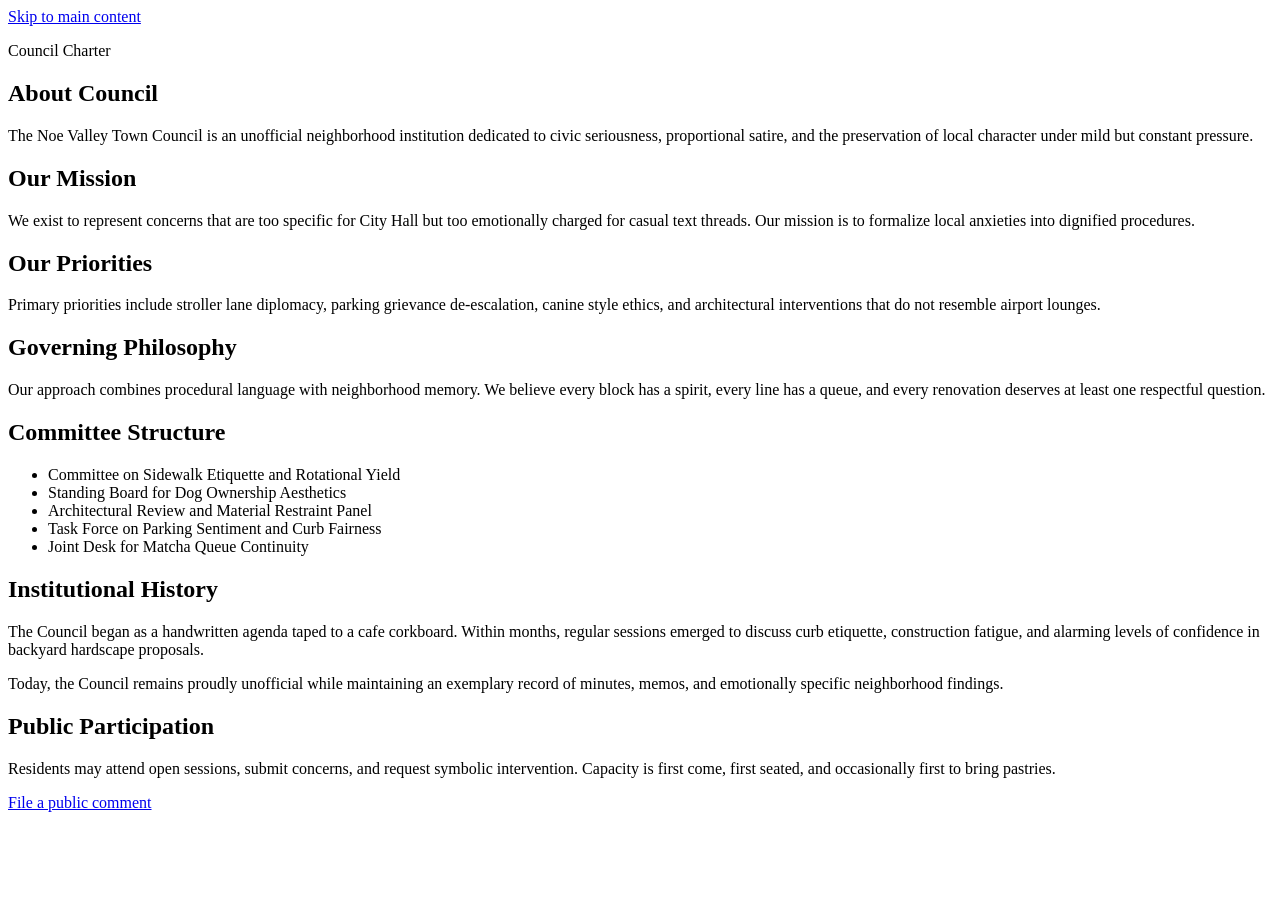
==== about.html @ 498c7c72 "Add files via upload" ====
<!doctype html>
<html lang="en">
  <head>
    <meta charset="utf-8" />
    <meta name="viewport" content="width=device-width, initial-scale=1" />
    <title>About Council | Noe Valley Town Council</title>
    <meta
      name="description"
      content="About the mission, priorities, philosophy, and committees of the Noe Valley Town Council satire project."
    />
    <link rel="preconnect" href="https://fonts.googleapis.com" />
    <link rel="preconnect" href="https://fonts.gstatic.com" crossorigin />
    <link
      href="https://fonts.googleapis.com/css2?family=Libre+Baskerville:wght@400;700&amp;family=Source+Sans+3:wght@400;500;600;700&amp;display=swap"
      rel="stylesheet"
    />
    <link rel="stylesheet" href="css/styles.css" />
    <script defer src="js/content.js"></script>
    <script defer src="js/site.js"></script>
  </head>
  <body data-page="about">
    <a class="skip-link" href="#main">Skip to main content</a>
    <div data-component="header"></div>

    <main id="main">
      <section class="page-hero">
        <div class="container page-head reveal">
          <p class="hero-ribbon">Council Charter</p>
          <h1>About Council</h1>
          <p>
            The Noe Valley Town Council is an unofficial neighborhood institution dedicated to civic seriousness,
            proportional satire, and the preservation of local character under mild but constant pressure.
          </p>
        </div>
      </section>

      <section>
        <div class="container about-grid">
          <article class="about-panel reveal">
            <h2>Our Mission</h2>
            <p>
              We exist to represent concerns that are too specific for City Hall but too emotionally charged
              for casual text threads. Our mission is to formalize local anxieties into dignified procedures.
            </p>
          </article>

          <article class="about-panel reveal" id="priorities" style="animation-delay: 70ms">
            <h2>Our Priorities</h2>
            <p>
              Primary priorities include stroller lane diplomacy, parking grievance de-escalation,
              canine style ethics, and architectural interventions that do not resemble airport lounges.
            </p>
          </article>

          <article class="about-panel reveal" style="animation-delay: 120ms">
            <h2>Governing Philosophy</h2>
            <p>
              Our approach combines procedural language with neighborhood memory. We believe every block has
              a spirit, every line has a queue, and every renovation deserves at least one respectful question.
            </p>
          </article>

          <article class="about-panel reveal" style="animation-delay: 170ms">
            <h2>Committee Structure</h2>
            <ul class="committee-list">
              <li>Committee on Sidewalk Etiquette and Rotational Yield</li>
              <li>Standing Board for Dog Ownership Aesthetics</li>
              <li>Architectural Review and Material Restraint Panel</li>
              <li>Task Force on Parking Sentiment and Curb Fairness</li>
              <li>Joint Desk for Matcha Queue Continuity</li>
            </ul>
          </article>
        </div>
      </section>

      <section>
        <div class="container dual-grid">
          <article class="about-panel reveal">
            <h2>Institutional History</h2>
            <p>
              The Council began as a handwritten agenda taped to a cafe corkboard. Within months,
              regular sessions emerged to discuss curb etiquette, construction fatigue, and alarming levels of confidence
              in backyard hardscape proposals.
            </p>
            <p>
              Today, the Council remains proudly unofficial while maintaining an exemplary record of minutes,
              memos, and emotionally specific neighborhood findings.
            </p>
          </article>

          <aside class="callout reveal" style="animation-delay: 110ms">
            <h2>Public Participation</h2>
            <p>
              Residents may attend open sessions, submit concerns, and request symbolic intervention.
              Capacity is first come, first seated, and occasionally first to bring pastries.
            </p>
            <a class="button button-secondary" href="contact.html">File a public comment</a>
          </aside>
        </div>
      </section>
    </main>

    <div data-component="footer"></div>
  </body>
</html>
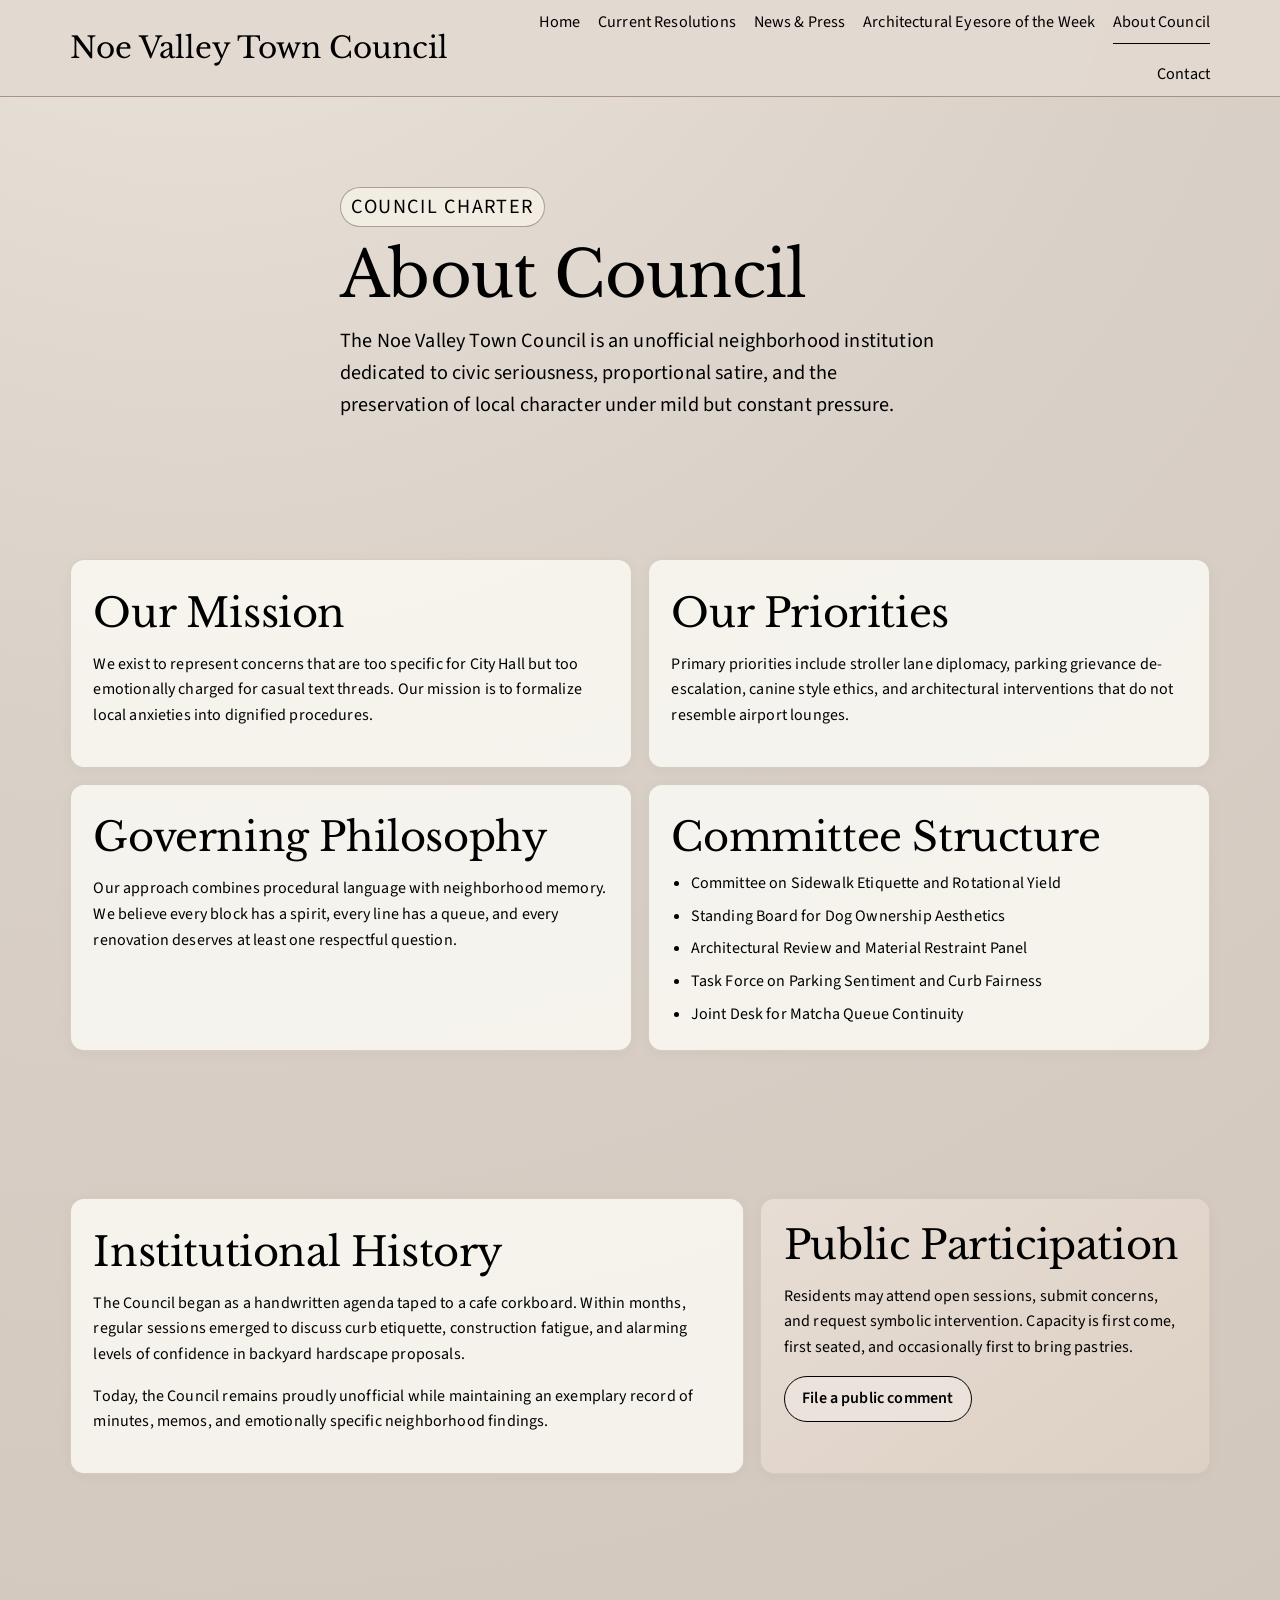
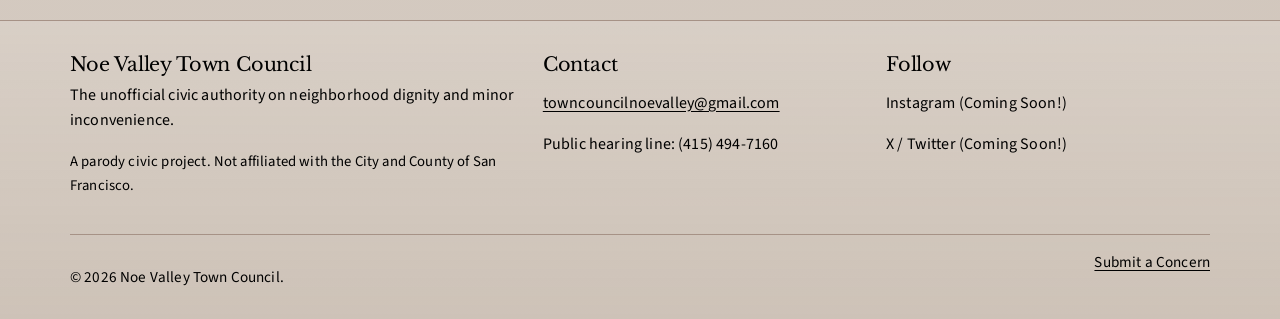
==== commit c0bfb665: "Apply sitewide ad rails and mobile accessibility improvements" ====
--- a/about.html
+++ b/about.html
@@ -21,6 +21,12 @@
   <body data-page="about">
     <a class="skip-link" href="#main">Skip to main content</a>
     <div data-component="header"></div>
+    <aside class="side-sky-rail side-sky-rail-left" aria-label="Sidebar banner">
+      <img src="assets/images/nvtc-side-rail-banner.png" alt="Advertise here banner" width="160" height="600" />
+    </aside>
+    <aside class="side-sky-rail side-sky-rail-right" aria-label="Sidebar banner">
+      <img src="assets/images/nvtc-side-rail-banner.png" alt="Advertise here banner" width="160" height="600" />
+    </aside>
 
     <main id="main">
       <section class="page-hero">
--- a/css/styles.css
+++ b/css/styles.css
@@ -0,0 +1,765 @@
+:root {
+  --bg: #d9d0c7;
+  --bg-deep: #d0c5bb;
+  --paper: #ebe3db;
+  --ink: #000000;
+  --ink-soft: #000000;
+  --line: #a69286;
+  --accent: #000000;
+  --accent-deep: #000000;
+  --sage: #a69286;
+  --radius: 14px;
+  --shadow: 0 12px 28px rgba(93, 73, 57, 0.12);
+  --home-rail-width: 160px;
+  --home-rail-height: 600px;
+  --home-rail-gutter: 16px;
+  --home-rail-top-offset: 8px;
+  --header-desktop-height: 5.3rem;
+}
+
+* {
+  box-sizing: border-box;
+}
+
+html,
+body {
+  margin: 0;
+  padding: 0;
+}
+
+html {
+  scroll-behavior: smooth;
+  -webkit-text-size-adjust: 100%;
+  text-size-adjust: 100%;
+}
+
+body {
+  font-family: "Source Sans 3", "Gill Sans", "Avenir Next", sans-serif;
+  font-size: 1rem;
+  color: var(--ink);
+  line-height: 1.6;
+  background: radial-gradient(circle at 15% -15%, #ede7df 0%, var(--bg) 42%, var(--bg-deep) 100%);
+  letter-spacing: 0.01em;
+}
+
+body.nav-open {
+  overflow: hidden;
+}
+
+.side-sky-rail {
+  position: fixed;
+  top: calc(var(--header-desktop-height) + var(--home-rail-top-offset));
+  width: var(--home-rail-width);
+  height: var(--home-rail-height);
+  z-index: 12;
+}
+
+.side-sky-rail img {
+  width: 100%;
+  height: 100%;
+  object-fit: cover;
+  border-radius: 10px;
+  border: 1px solid var(--line);
+  box-shadow: var(--shadow);
+}
+
+.side-sky-rail-left {
+  left: max(var(--home-rail-gutter), calc((100vw - 1140px) / 2 - (var(--home-rail-width) + var(--home-rail-gutter))));
+}
+
+.side-sky-rail-right {
+  right: max(var(--home-rail-gutter), calc((100vw - 1140px) / 2 - (var(--home-rail-width) + var(--home-rail-gutter))));
+}
+
+img {
+  max-width: 100%;
+  display: block;
+}
+
+a {
+  color: var(--ink);
+  text-underline-offset: 0.18em;
+}
+
+a:hover {
+  color: var(--accent-deep);
+}
+
+a:focus-visible {
+  text-decoration: underline;
+}
+
+.skip-link {
+  position: absolute;
+  left: -999px;
+  top: 0.5rem;
+  background: var(--paper);
+  color: #000000;
+  border: 1px solid var(--line);
+  padding: 0.5rem 0.75rem;
+  border-radius: 0.35rem;
+  z-index: 999;
+}
+
+.skip-link:focus {
+  left: 0.75rem;
+}
+
+.container {
+  width: min(1140px, calc(100% - 2.5rem));
+  margin: 0 auto;
+}
+
+.site-header {
+  border-bottom: 1px solid var(--line);
+  background: rgba(226, 217, 209, 0.96);
+  backdrop-filter: blur(8px);
+  position: sticky;
+  top: 0;
+  z-index: 50;
+}
+
+.header-row {
+  min-height: 5.3rem;
+  display: grid;
+  grid-template-columns: auto 1fr;
+  align-items: center;
+  gap: 2.5rem;
+}
+
+.site-title {
+  text-decoration: none;
+  font-family: "Libre Baskerville", "Iowan Old Style", serif;
+  font-size: clamp(1.35rem, 2.3vw, 2rem);
+  letter-spacing: 0;
+  line-height: 1.1;
+}
+
+.site-nav ul {
+  list-style: none;
+  margin: 0;
+  padding: 0;
+  display: flex;
+  justify-content: flex-end;
+  flex-wrap: wrap;
+  gap: 0.5rem 1.1rem;
+}
+
+.site-nav a {
+  text-decoration: none;
+  font-size: 1.01rem;
+  display: inline-flex;
+  align-items: center;
+  min-height: 2.75rem;
+  padding: 0.2rem 0;
+  border-bottom: 1px solid transparent;
+  transition: border-color 200ms ease, color 200ms ease;
+}
+
+.site-nav a:hover,
+.site-nav a:focus-visible,
+.site-nav a.is-active {
+  border-color: var(--ink);
+}
+
+.nav-toggle {
+  display: none;
+  margin-left: auto;
+  width: 2.8rem;
+  height: 2.4rem;
+  border: 1px solid var(--line);
+  border-radius: 0.6rem;
+  background: var(--paper);
+  align-items: center;
+  justify-content: center;
+  flex-direction: column;
+  gap: 0.3rem;
+}
+
+.nav-toggle span:not(.sr-only) {
+  width: 1.2rem;
+  height: 0.09rem;
+  background: var(--ink);
+  display: block;
+}
+
+.sr-only {
+  position: absolute;
+  width: 1px;
+  height: 1px;
+  padding: 0;
+  margin: -1px;
+  overflow: hidden;
+  clip: rect(0, 0, 0, 0);
+  white-space: nowrap;
+  border: 0;
+}
+
+.page-hero {
+  padding: clamp(3rem, 7vw, 6rem) 0 clamp(2rem, 5vw, 4rem);
+}
+
+body[data-page="home"] .page-hero {
+  padding-top: clamp(1.2rem, 3vw, 2.1rem);
+}
+
+.home-image-hero {
+  padding: 1rem 0 0;
+}
+
+.home-image-surface {
+  min-height: clamp(220px, 34vh, 380px);
+  border-radius: var(--radius);
+  border: 1px solid var(--line);
+  overflow: hidden;
+  display: flex;
+  align-items: flex-end;
+  padding: clamp(1.3rem, 3vw, 2.2rem);
+  background:
+    linear-gradient(140deg, rgba(140, 116, 94, 0.18), rgba(166, 146, 134, 0.16)),
+    url("../assets/images/noe-hero.png") center/cover no-repeat;
+  box-shadow: var(--shadow);
+}
+
+.home-image-overlay {
+  background: rgba(217, 208, 199, 0.78);
+  border: 1px solid rgba(140, 116, 94, 0.45);
+  border-radius: 12px;
+  padding: 1rem;
+  max-width: min(740px, 100%);
+}
+
+.home-image-overlay h1 {
+  margin: 0 0 0.5rem;
+  color: #000000;
+}
+
+.home-image-overlay p {
+  margin: 0;
+  color: #000000;
+}
+
+.home-image-overlay .cta-row {
+  margin-top: 0.9rem;
+}
+
+.home-hero {
+  display: block;
+}
+
+.hero-copy {
+  background: linear-gradient(135deg, rgba(241, 235, 229, 0.78), rgba(228, 217, 207, 0.82));
+  border: 1px solid rgba(166, 146, 134, 0.85);
+  border-radius: var(--radius);
+  box-shadow: var(--shadow);
+  padding: clamp(1.6rem, 3vw, 2.5rem);
+}
+
+.eyebrow {
+  margin: 0;
+  text-transform: uppercase;
+  letter-spacing: 0.08em;
+  font-size: 0.77rem;
+  color: var(--ink-soft);
+}
+
+h1,
+h2,
+h3,
+h4 {
+  font-family: "Libre Baskerville", "Iowan Old Style", serif;
+  font-weight: 400;
+  line-height: 1.15;
+  margin: 0;
+  letter-spacing: -0.01em;
+}
+
+h1 {
+  font-size: clamp(2rem, 5.1vw, 4rem);
+  margin-top: 0.65rem;
+  margin-bottom: 1.2rem;
+}
+
+h2 {
+  font-size: clamp(1.65rem, 3.2vw, 2.5rem);
+}
+
+h3 {
+  font-size: clamp(1.2rem, 2.2vw, 1.7rem);
+}
+
+.lead {
+  margin: 0;
+  font-size: clamp(1.05rem, 1.8vw, 1.36rem);
+  color: #000000;
+  max-width: 42ch;
+}
+
+.cta-row {
+  margin-top: 1.5rem;
+  display: flex;
+  flex-wrap: wrap;
+  gap: 0.85rem;
+}
+
+.button {
+  border: 1px solid var(--ink);
+  border-radius: 999px;
+  padding: 0.55rem 1.08rem;
+  min-height: 2.75rem;
+  text-decoration: none;
+  font-weight: 600;
+  display: inline-flex;
+  align-items: center;
+  justify-content: center;
+  transition: transform 180ms ease, background-color 180ms ease, color 180ms ease;
+}
+
+.button:hover,
+.button:focus-visible {
+  transform: translateY(-1px);
+}
+
+.button-primary {
+  background: #d9d0c7;
+  color: #000000;
+}
+
+.button-primary:hover,
+.button-primary:focus-visible {
+  color: #000000;
+  background: #c9beb2;
+}
+
+.button-secondary {
+  background: var(--paper);
+}
+
+main section {
+  padding: clamp(2.5rem, 6vw, 4.6rem) 0;
+}
+
+.section-head {
+  display: flex;
+  justify-content: space-between;
+  align-items: end;
+  gap: 1rem;
+  margin-bottom: 1.2rem;
+}
+
+.section-subtitle {
+  margin: 0;
+  color: var(--ink-soft);
+}
+
+.card-grid {
+  display: grid;
+  grid-template-columns: repeat(3, minmax(0, 1fr));
+  gap: 1rem;
+}
+
+.card,
+.list-item,
+.press-item,
+.resolution-item,
+.archive-item,
+.feature-panel,
+.eyesore-feature,
+.callout,
+.contact-card,
+.about-panel {
+  border: 1px solid rgba(212, 203, 188, 0.95);
+  background: rgba(251, 249, 244, 0.85);
+  border-radius: var(--radius);
+  padding: clamp(1rem, 2.1vw, 1.4rem);
+  box-shadow: 0 2px 14px rgba(57, 50, 37, 0.04);
+}
+
+.card h3,
+.list-item h3,
+.press-item h2,
+.resolution-item h2,
+.archive-item h3,
+.eyesore-feature h2,
+.about-panel h2 {
+  margin-top: 0.45rem;
+  margin-bottom: 0.65rem;
+}
+
+.meta {
+  margin-top: 0;
+  margin-bottom: 0.6rem;
+  font-size: 0.92rem;
+  color: var(--ink-soft);
+}
+
+.text-link {
+  font-weight: 600;
+  text-decoration: none;
+  border-bottom: 1px solid var(--line);
+  padding-bottom: 0.06rem;
+}
+
+body[data-page="home"] .text-link,
+body[data-page="home"] h2 a,
+body[data-page="home"] h3 a {
+  text-decoration: none;
+  border-bottom: 0;
+}
+
+.dual-grid {
+  display: grid;
+  grid-template-columns: minmax(0, 1.2fr) minmax(0, 0.8fr);
+  gap: 1rem;
+}
+
+.stack {
+  display: grid;
+  gap: 1rem;
+}
+
+.callout {
+  background: linear-gradient(145deg, #e7ddd4, #ddd0c4);
+}
+
+.callout h3 {
+  margin-bottom: 0.5rem;
+}
+
+.page-head {
+  max-width: 75ch;
+}
+
+.page-head h1 {
+  margin-bottom: 0.85rem;
+}
+
+.page-head p {
+  margin: 0;
+  color: #000000;
+  font-size: clamp(1.05rem, 2.1vw, 1.26rem);
+}
+
+.resolution-top {
+  display: flex;
+  justify-content: space-between;
+  align-items: center;
+  gap: 1rem;
+}
+
+.status {
+  margin: 0;
+  border-radius: 999px;
+  border: 1px solid var(--line);
+  padding: 0.2rem 0.6rem;
+  font-size: 0.78rem;
+  text-transform: uppercase;
+  letter-spacing: 0.05em;
+}
+
+.status.adopted,
+.status.in-effect {
+  background: rgba(141, 152, 139, 0.15);
+  border-color: rgba(107, 122, 104, 0.4);
+}
+
+.status.pilot-program,
+.status.under-committee-review {
+  background: rgba(149, 111, 82, 0.12);
+  border-color: rgba(149, 111, 82, 0.45);
+}
+
+details {
+  border-top: 1px dashed var(--line);
+  margin-top: 1rem;
+  padding-top: 0.75rem;
+}
+
+summary {
+  cursor: pointer;
+  font-weight: 600;
+  list-style-position: outside;
+}
+
+.details-body {
+  margin-top: 0.6rem;
+}
+
+.eyesore-photo {
+  width: 100%;
+  height: auto;
+  border-radius: 10px;
+  border: 1px solid var(--line);
+  margin-bottom: 0.9rem;
+}
+
+.ruling {
+  border-top: 1px dashed var(--line);
+  margin-top: 1rem;
+  padding-top: 0.7rem;
+}
+
+.form-grid {
+  display: grid;
+  grid-template-columns: 1fr 1fr;
+  gap: 1rem;
+}
+
+.field {
+  display: grid;
+  gap: 0.4rem;
+}
+
+.field-wide {
+  grid-column: 1 / -1;
+}
+
+label {
+  font-weight: 600;
+}
+
+input,
+select,
+textarea {
+  font: inherit;
+  color: var(--ink);
+  border: 1px solid #a69286;
+  background: #efe8e0;
+  border-radius: 0.45rem;
+  padding: 0.63rem 0.7rem;
+}
+
+input,
+select {
+  min-height: 2.75rem;
+}
+
+input:focus-visible,
+select:focus-visible,
+textarea:focus-visible,
+button:focus-visible,
+a:focus-visible,
+summary:focus-visible {
+  outline: 2px solid var(--accent);
+  outline-offset: 2px;
+}
+
+textarea {
+  min-height: 10rem;
+  resize: vertical;
+}
+
+#contact-status {
+  margin-top: 0.8rem;
+  font-weight: 600;
+  color: #000000;
+}
+
+.site-footer {
+  margin-top: clamp(2.5rem, 6vw, 4.5rem);
+  border-top: 1px solid var(--line);
+  background: linear-gradient(180deg, rgba(217, 208, 199, 0.82), rgba(205, 194, 183, 0.95));
+  padding-top: 2rem;
+  position: relative;
+  z-index: 20;
+}
+
+.footer-grid {
+  display: grid;
+  grid-template-columns: 1.4fr 1fr 1fr;
+  gap: 1.2rem;
+}
+
+.footer-heading {
+  font-size: 1.2rem;
+  margin-bottom: 0.5rem;
+}
+
+.footer-copy,
+.fine-print {
+  margin-top: 0.2rem;
+  color: var(--ink-soft);
+}
+
+.fine-print {
+  font-size: 0.92rem;
+}
+
+.footer-bottom {
+  border-top: 1px solid var(--line);
+  margin-top: 1.4rem;
+  padding: 0.9rem 0;
+  display: flex;
+  justify-content: space-between;
+  gap: 0.8rem;
+  flex-wrap: wrap;
+  font-size: 0.95rem;
+}
+
+.about-grid {
+  display: grid;
+  grid-template-columns: repeat(2, minmax(0, 1fr));
+  gap: 1rem;
+}
+
+.committee-list {
+  margin: 0;
+  padding-left: 1.2rem;
+}
+
+.committee-list li + li {
+  margin-top: 0.45rem;
+}
+
+.hero-ribbon {
+  display: inline-block;
+  font-size: 0.8rem;
+  text-transform: uppercase;
+  letter-spacing: 0.07em;
+  border: 1px solid rgba(58, 49, 39, 0.4);
+  border-radius: 999px;
+  padding: 0.2rem 0.65rem;
+  background: rgba(248, 242, 232, 0.76);
+  margin-bottom: 0.8rem;
+}
+
+.announcement {
+  border-left: 3px solid var(--accent);
+  background: rgba(236, 227, 218, 0.72);
+  padding: 0.75rem 0.85rem;
+  margin-top: 1rem;
+}
+
+.reveal {
+  opacity: 0;
+  transform: translateY(14px);
+  animation: reveal-up 0.62s ease forwards;
+}
+
+@keyframes reveal-up {
+  to {
+    opacity: 1;
+    transform: translateY(0);
+  }
+}
+
+@media (max-width: 1040px) {
+  .site-nav ul {
+    gap: 0.4rem 0.85rem;
+  }
+
+  .home-hero,
+  .dual-grid,
+  .footer-grid {
+    grid-template-columns: 1fr;
+  }
+
+  .card-grid {
+    grid-template-columns: repeat(2, minmax(0, 1fr));
+  }
+}
+
+@media (max-width: 880px) {
+  .header-row {
+    grid-template-columns: 1fr auto;
+    gap: 1rem;
+    min-height: 4.5rem;
+  }
+
+  .nav-toggle {
+    display: inline-flex;
+  }
+
+  .site-nav {
+    position: fixed;
+    inset: 4.5rem 0 auto;
+    z-index: 40;
+    background: rgba(223, 212, 202, 0.98);
+    border-bottom: 1px solid var(--line);
+    transform: translateY(-122%);
+    transition: transform 260ms ease;
+    box-shadow: 0 10px 30px rgba(50, 45, 38, 0.12);
+    max-height: calc(100vh - 4.5rem);
+    overflow-y: auto;
+  }
+
+  .site-nav ul {
+    flex-direction: column;
+    align-items: flex-start;
+    width: min(1140px, calc(100% - 2.5rem));
+    margin: 0 auto;
+    padding: 1rem 0 1.2rem;
+    gap: 0.65rem;
+  }
+
+  .site-nav.is-open {
+    transform: translateY(0);
+  }
+
+  .site-nav a {
+    font-size: 1.05rem;
+    width: 100%;
+    padding: 0.45rem 0;
+  }
+
+  .card-grid,
+  .about-grid {
+    grid-template-columns: 1fr;
+  }
+}
+
+@media (max-width: 1499px) {
+  .side-sky-rail {
+    display: none;
+  }
+}
+
+@media (max-width: 660px) {
+  .container {
+    width: min(1140px, calc(100% - 1.4rem));
+  }
+
+  .page-hero {
+    padding-top: 2.3rem;
+  }
+
+  .form-grid {
+    grid-template-columns: 1fr;
+  }
+
+  .footer-bottom {
+    flex-direction: column;
+    align-items: flex-start;
+  }
+}
+
+@media (max-width: 480px) {
+  .section-head {
+    flex-direction: column;
+    align-items: flex-start;
+  }
+
+  .home-image-overlay {
+    padding: 0.85rem;
+  }
+
+  .cta-row .button {
+    width: 100%;
+  }
+}
+
+@media (prefers-reduced-motion: reduce) {
+  html {
+    scroll-behavior: auto;
+  }
+
+  * {
+    animation: none !important;
+    transition: none !important;
+  }
+
+  .reveal {
+    opacity: 1 !important;
+    transform: none !important;
+  }
+}
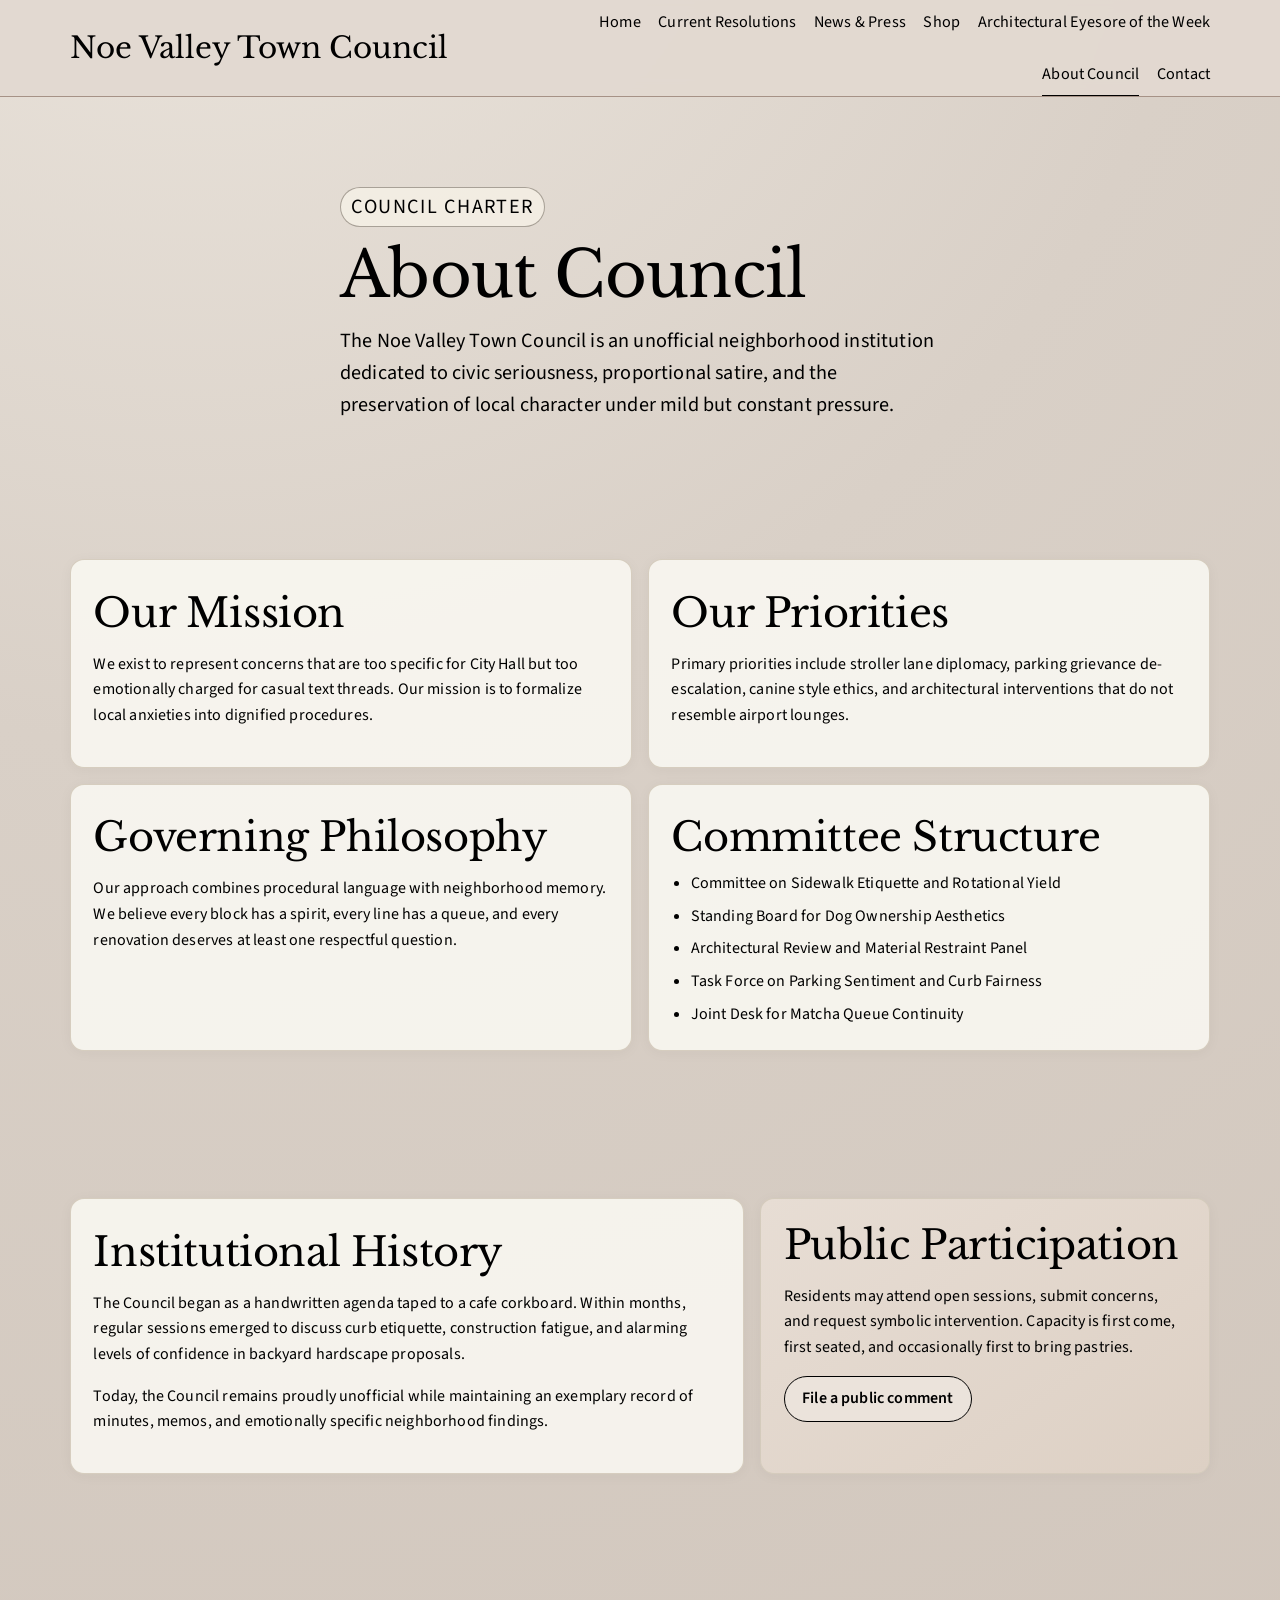
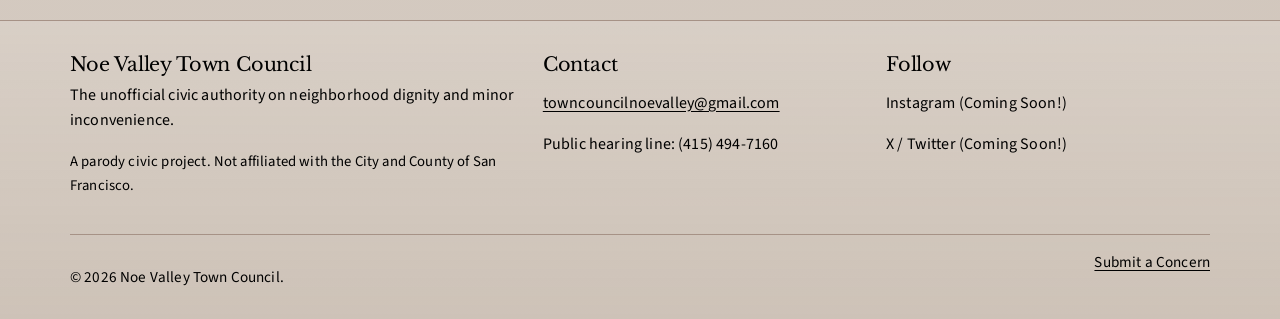
==== commit 38b85b8c: "Set NV Logo as site favicon across all pages" ====
--- a/about.html
+++ b/about.html
@@ -15,6 +15,7 @@
       rel="stylesheet"
     />
     <link rel="stylesheet" href="css/styles.css" />
+    <link rel="icon" type="image/png" sizes="32x32" href="assets/images/favicon.png" />
     <script defer src="js/content.js"></script>
     <script defer src="js/site.js"></script>
   </head>
--- a/css/styles.css
+++ b/css/styles.css
@@ -367,7 +367,10 @@
 .eyesore-feature,
 .callout,
 .contact-card,
-.about-panel {
+.about-panel,
+.shop-card,
+.shop-order-panel,
+.shop-form-panel {
   border: 1px solid rgba(212, 203, 188, 0.95);
   background: rgba(251, 249, 244, 0.85);
   border-radius: var(--radius);
@@ -485,7 +488,8 @@
   margin-top: 0.6rem;
 }
 
-.eyesore-photo {
+.eyesore-photo,
+.resolution-photo {
   width: 100%;
   height: auto;
   border-radius: 10px;
@@ -501,8 +505,12 @@
 
 .form-grid {
   display: grid;
-  grid-template-columns: 1fr 1fr;
+  grid-template-columns: repeat(2, minmax(0, 1fr));
   gap: 1rem;
+}
+
+.form-grid > * {
+  min-width: 0;
 }
 
 .field {
@@ -527,6 +535,8 @@
   background: #efe8e0;
   border-radius: 0.45rem;
   padding: 0.63rem 0.7rem;
+  width: 100%;
+  max-width: 100%;
 }
 
 input,
@@ -630,6 +640,175 @@
   margin-top: 1rem;
 }
 
+.shop-grid {
+  display: grid;
+  grid-template-columns: repeat(3, minmax(0, 1fr));
+  gap: 1rem;
+}
+
+.shop-card {
+  padding: 0;
+  overflow: hidden;
+  display: grid;
+  grid-template-rows: auto 1fr;
+}
+
+.shop-media {
+  aspect-ratio: 3 / 4;
+  border-bottom: 1px solid var(--line);
+  background: linear-gradient(180deg, #efe8da, #e6ddca);
+}
+
+.shop-media img {
+  width: 100%;
+  height: 100%;
+  object-fit: cover;
+}
+
+.shop-image-placeholder {
+  height: 100%;
+  display: grid;
+  place-items: center;
+  text-align: center;
+  padding: 1rem;
+  color: var(--ink-soft);
+  font-family: "Libre Baskerville", "Iowan Old Style", serif;
+}
+
+.shop-card-copy {
+  padding: 1rem;
+}
+
+.shop-price {
+  margin: 0.45rem 0 0.6rem;
+  font-weight: 700;
+  font-size: 1rem;
+}
+
+.shop-order-grid {
+  align-items: start;
+}
+
+.shop-order-panel p,
+.shop-form-panel p {
+  margin-top: 0.5rem;
+}
+
+.shop-form-panel textarea {
+  min-height: 5.2rem;
+}
+
+.shop-form-panel {
+  overflow: hidden;
+}
+
+#shop-order-status {
+  margin-top: 0.8rem;
+  font-weight: 700;
+}
+
+#shop-order-status.is-success {
+  color: #2f5f39;
+}
+
+#shop-order-status.is-error {
+  color: #8b2f35;
+}
+
+.shop-faq-grid {
+  display: grid;
+  grid-template-columns: repeat(2, minmax(0, 1fr));
+  gap: 1rem;
+}
+
+.shop-faq-grid h3 {
+  margin-bottom: 0.45rem;
+}
+
+.shop-modal {
+  position: fixed;
+  inset: 0;
+  z-index: 90;
+}
+
+.shop-modal-backdrop {
+  position: absolute;
+  inset: 0;
+  background: rgba(38, 33, 26, 0.62);
+  backdrop-filter: blur(2px);
+}
+
+.shop-modal-panel {
+  position: relative;
+  width: min(980px, calc(100% - 2rem));
+  max-height: calc(100dvh - 2rem);
+  margin: 1rem auto;
+  overflow: auto;
+  border: 1px solid var(--line);
+  border-radius: var(--radius);
+  background: var(--paper);
+  box-shadow: var(--shadow);
+  padding: 1.1rem;
+}
+
+.shop-modal-close {
+  margin-left: auto;
+  border: 1px solid var(--line);
+  background: var(--paper);
+  border-radius: 999px;
+  width: 2.1rem;
+  height: 2.1rem;
+  display: grid;
+  place-items: center;
+  font-size: 1.2rem;
+  cursor: pointer;
+}
+
+.shop-modal-layout {
+  margin-top: 0.5rem;
+  display: grid;
+  grid-template-columns: minmax(0, 0.8fr) minmax(0, 1fr);
+  gap: 1rem;
+}
+
+.shop-modal-media {
+  border: 1px solid var(--line);
+  border-radius: 10px;
+  overflow: hidden;
+  background: #efe8da;
+}
+
+.shop-modal-media img {
+  width: 100%;
+  height: 100%;
+  object-fit: cover;
+}
+
+.shop-modal-copy {
+  display: grid;
+  align-content: start;
+  gap: 0.7rem;
+}
+
+.shop-modal-copy h2 {
+  margin-top: 0;
+}
+
+.shop-detail-note {
+  margin: 0;
+  font-style: italic;
+  color: var(--ink-soft);
+}
+
+.shop-modal-price {
+  margin: 0;
+  font-weight: 700;
+}
+
+body.modal-open {
+  overflow: hidden;
+}
+
 .reveal {
   opacity: 0;
   transform: translateY(14px);
@@ -655,6 +834,10 @@
   }
 
   .card-grid {
+    grid-template-columns: repeat(2, minmax(0, 1fr));
+  }
+
+  .shop-grid {
     grid-template-columns: repeat(2, minmax(0, 1fr));
   }
 }
@@ -703,7 +886,17 @@
   }
 
   .card-grid,
-  .about-grid {
+  .about-grid,
+  .shop-grid,
+  .shop-faq-grid {
+    grid-template-columns: 1fr;
+  }
+
+  .shop-form-panel .form-grid {
+    grid-template-columns: 1fr;
+  }
+
+  .shop-modal-layout {
     grid-template-columns: 1fr;
   }
 }
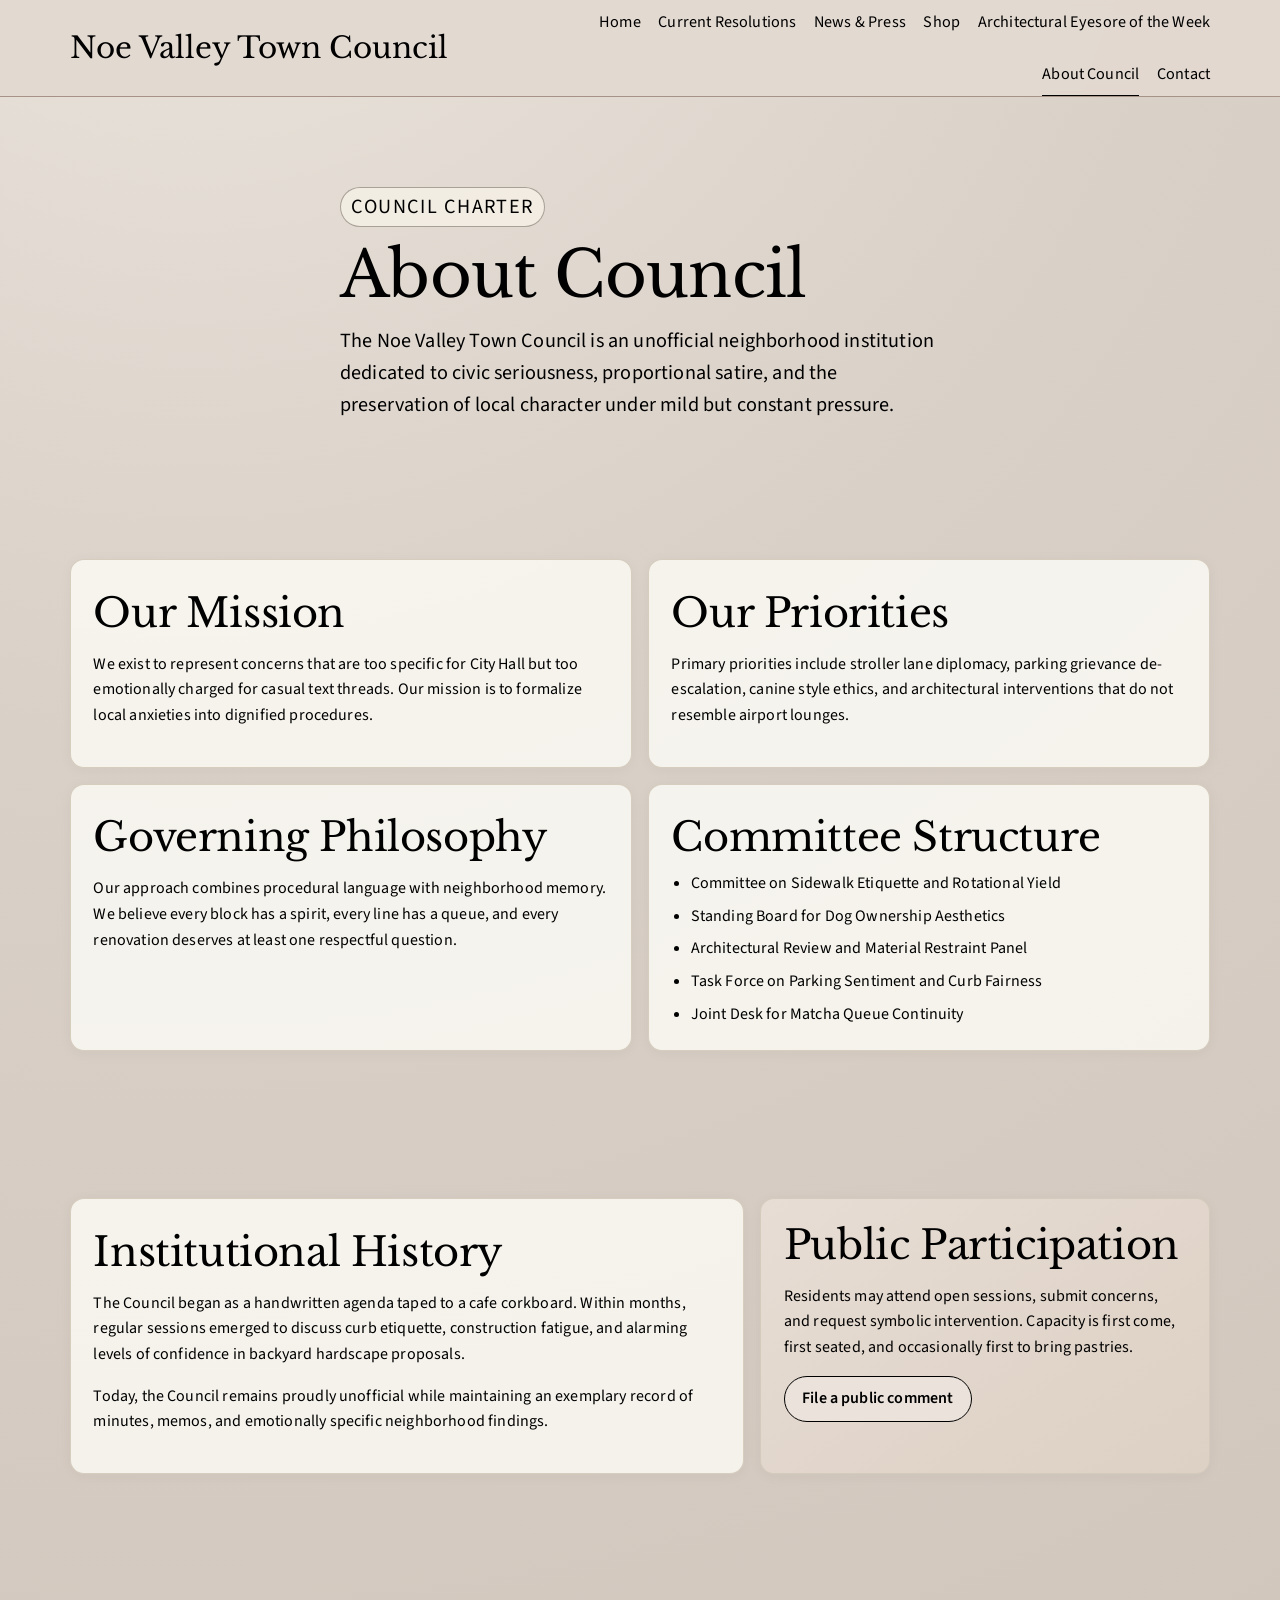
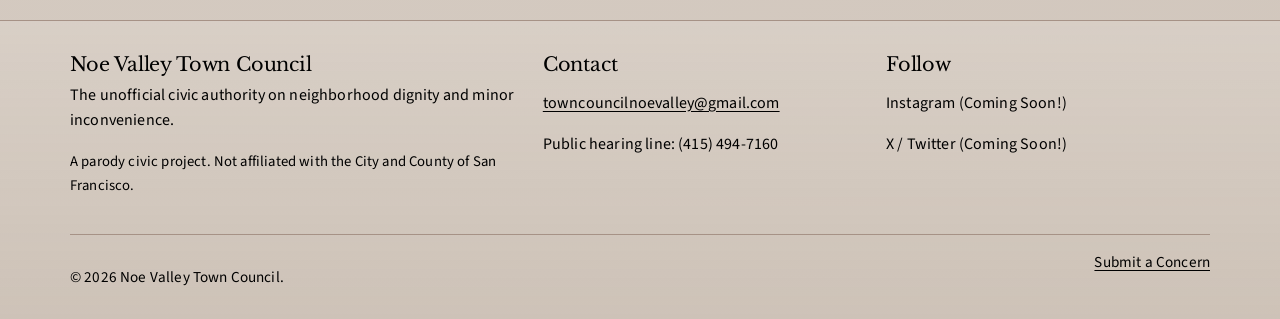
==== commit 587ccaea: "Improve site performance and optimize media delivery" ====
--- a/about.html
+++ b/about.html
@@ -11,11 +11,24 @@
     <link rel="preconnect" href="https://fonts.googleapis.com" />
     <link rel="preconnect" href="https://fonts.gstatic.com" crossorigin />
     <link
+      rel="preload"
+      as="style"
       href="https://fonts.googleapis.com/css2?family=Libre+Baskerville:wght@400;700&amp;family=Source+Sans+3:wght@400;500;600;700&amp;display=swap"
+    />
+    <link
       rel="stylesheet"
+      href="https://fonts.googleapis.com/css2?family=Libre+Baskerville:wght@400;700&amp;family=Source+Sans+3:wght@400;500;600;700&amp;display=swap"
+      media="print"
+      onload="this.media='all'"
     />
+    <noscript>
+      <link
+        rel="stylesheet"
+        href="https://fonts.googleapis.com/css2?family=Libre+Baskerville:wght@400;700&amp;family=Source+Sans+3:wght@400;500;600;700&amp;display=swap"
+      />
+    </noscript>
     <link rel="stylesheet" href="css/styles.css" />
-    <link rel="icon" type="image/png" sizes="32x32" href="assets/images/favicon.png" />
+    <link rel="icon" type="image/png" sizes="32x32" href="assets/images/favicon-64.png" />
     <script defer src="js/content.js"></script>
     <script defer src="js/site.js"></script>
   </head>
@@ -23,10 +36,10 @@
     <a class="skip-link" href="#main">Skip to main content</a>
     <div data-component="header"></div>
     <aside class="side-sky-rail side-sky-rail-left" aria-label="Sidebar banner">
-      <img src="assets/images/nvtc-side-rail-banner.png" alt="Advertise here banner" width="160" height="600" />
+      <img src="assets/images/nvtc-side-rail-banner.jpg" alt="Advertise here banner" width="160" height="600" loading="lazy" decoding="async" fetchpriority="low" />
     </aside>
     <aside class="side-sky-rail side-sky-rail-right" aria-label="Sidebar banner">
-      <img src="assets/images/nvtc-side-rail-banner.png" alt="Advertise here banner" width="160" height="600" />
+      <img src="assets/images/nvtc-side-rail-banner.jpg" alt="Advertise here banner" width="160" height="600" loading="lazy" decoding="async" fetchpriority="low" />
     </aside>
 
     <main id="main">
--- a/css/styles.css
+++ b/css/styles.css
@@ -46,6 +46,15 @@
   overflow: hidden;
 }
 
+[data-component="header"] {
+  display: block;
+  min-height: var(--header-desktop-height);
+}
+
+[data-component="footer"] {
+  display: block;
+}
+
 .side-sky-rail {
   position: fixed;
   top: calc(var(--header-desktop-height) + var(--home-rail-top-offset));
@@ -217,7 +226,7 @@
   padding: clamp(1.3rem, 3vw, 2.2rem);
   background:
     linear-gradient(140deg, rgba(140, 116, 94, 0.18), rgba(166, 146, 134, 0.16)),
-    url("../assets/images/noe-hero.png") center/cover no-repeat;
+    url("../assets/images/noe-hero.jpg") center/cover no-repeat;
   box-shadow: var(--shadow);
 }
 
@@ -565,6 +574,18 @@
   color: #000000;
 }
 
+#home-resolutions {
+  min-height: clamp(260px, 34vh, 360px);
+}
+
+#home-press {
+  min-height: clamp(180px, 24vh, 260px);
+}
+
+#home-eyesore {
+  min-height: clamp(180px, 24vh, 250px);
+}
+
 .site-footer {
   margin-top: clamp(2.5rem, 6vw, 4.5rem);
   border-top: 1px solid var(--line);
@@ -815,6 +836,14 @@
   animation: reveal-up 0.62s ease forwards;
 }
 
+.home-image-surface.reveal,
+.hero-copy.reveal,
+.page-head.reveal {
+  opacity: 1;
+  transform: none;
+  animation: none;
+}
+
 @keyframes reveal-up {
   to {
     opacity: 1;
@@ -843,6 +872,10 @@
 }
 
 @media (max-width: 880px) {
+  [data-component="header"] {
+    min-height: 4.5rem;
+  }
+
   .header-row {
     grid-template-columns: 1fr auto;
     gap: 1rem;
